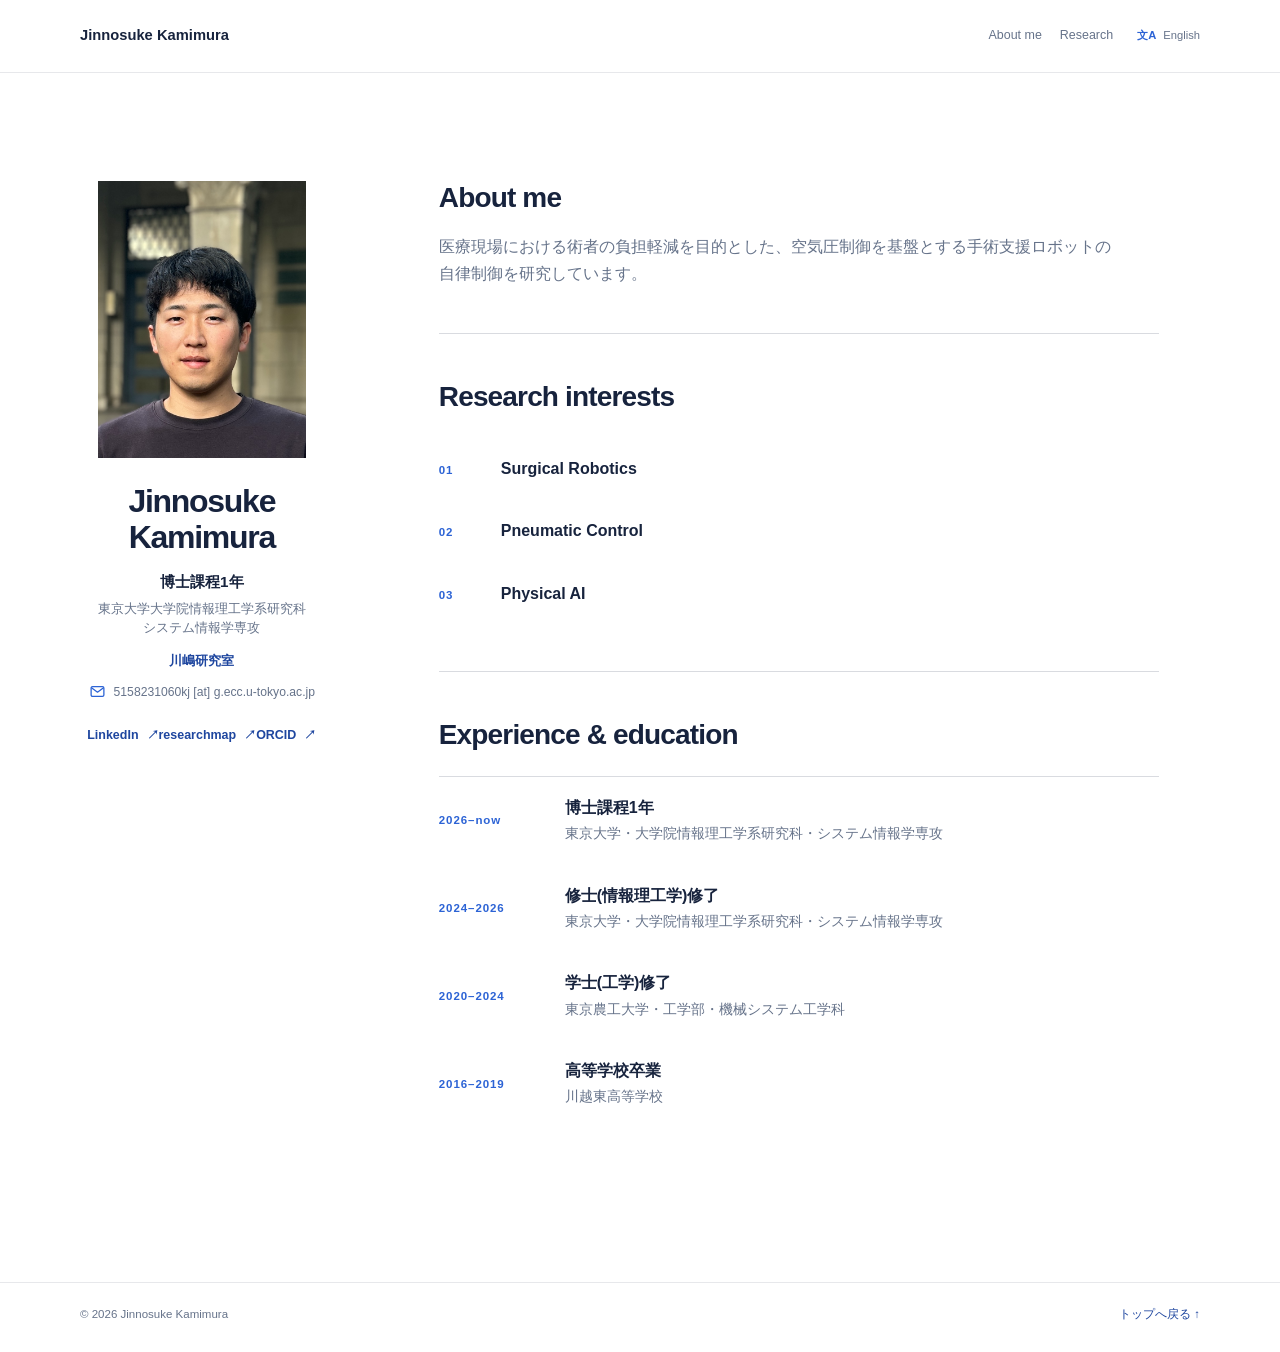
==== index.html @ ec71ddd0 "Follow device color scheme automatically" ====
<!doctype html>
<html lang="ja">
  <head>
    <meta charset="utf-8">
    <meta name="viewport" content="width=device-width, initial-scale=1">
    <meta name="color-scheme" content="light dark">
    <meta name="description" content="Jinnosuke Kamimura の研究者ポートフォリオ" data-i18n="meta.description" data-i18n-attr="content">
    <title data-i18n="meta.title">Jinnosuke Kamimura | 研究者ポートフォリオ</title>
    <link rel="stylesheet" href="styles.css?v=about-me-20261005">
  </head>
  <body>
    <a class="skip-link" href="#main-content" data-i18n="skipLink">本文へ移動</a>

    <header class="site-header">
      <div class="site-header__inner container">
        <a class="brand" href="#about" aria-label="Jinnosuke Kamimura のトップへ" data-i18n="brandHome" data-i18n-attr="aria-label">
          <span class="brand__name">Jinnosuke Kamimura</span>
        </a>
        <nav class="site-nav" aria-label="メインナビゲーション" data-i18n="navLabel" data-i18n-attr="aria-label">
          <a href="#about" data-i18n="nav.about">About me</a>
          <a href="papers.html" data-i18n="nav.research">Research</a>
        </nav>
        <div class="site-controls">
          <button class="language-toggle" type="button" data-language-toggle aria-pressed="false" aria-label="英語に切り替える">
            <span class="language-toggle__icon" aria-hidden="true">文A</span>
            <span data-language-label>English</span>
          </button>
        </div>
      </div>
    </header>

    <main id="main-content" class="home-layout container">
      <aside class="home-profile" aria-label="プロフィール概要" data-i18n="profileSnapshot" data-i18n-attr="aria-label">
        <img class="profile-photo" src="images/IMG_4743.jpeg" alt="Jinnosuke Kamimura">
        <h1>Jinnosuke Kamimura</h1>
        <p class="profile-role" data-profile-role>博士課程1年</p>
        <p class="profile-affiliation" data-profile-affiliation>東京大学大学院情報理工学系研究科<br>システム情報学専攻</p>
        <p class="profile-lab"><a data-profile-lab href="https://www.bmc.ipc.i.u-tokyo.ac.jp/index.html" target="_blank" rel="noopener noreferrer">川嶋研究室 <span aria-hidden="true">↗</span></a></p>
        <p class="profile-email" data-profile-email>
          <svg class="profile-email__icon" viewBox="0 0 24 24" aria-hidden="true" focusable="false">
            <rect x="3" y="5" width="18" height="14" rx="2" fill="none" stroke="currentColor" stroke-width="1.8"></rect>
            <path d="m4 7 8 6 8-6" fill="none" stroke="currentColor" stroke-width="1.8" stroke-linecap="round" stroke-linejoin="round"></path>
          </svg>
          <span data-profile-email-text>5158231060kj [at] g.ecc.u-tokyo.ac.jp</span>
        </p>
        <div class="profile-links" data-profile-links>
          <a class="button button--primary" href="https://www.linkedin.com/in/jinnosuke-kamimura-935934416/" target="_blank" rel="noopener noreferrer">LinkedIn <span aria-hidden="true">↗</span></a>
        </div>
      </aside>

      <div class="home-content">
        <section id="about" class="home-section">
          <h2 data-i18n="nav.about">About me</h2>
        <p class="about-copy" data-profile-summary>医療現場における術者の負担軽減を目的とした、空気圧制御を基盤とする手術支援ロボットの自律制御を研究しています。</p>
        </section>

        <section id="research" class="home-section">
          <h2 data-i18n="research.heading">Research interests</h2>
          <div class="research-list theme-grid" data-research-themes>
            <p class="empty-state">研究テーマは準備中です。確認できた内容から順次追加します。</p>
          </div>
        </section>

        <section id="experience" class="home-section">
          <h2 data-i18n="experience.heading">Experience &amp; education</h2>
          <div class="education-list timeline" data-timeline>
            <article class="timeline-item">
              <p class="timeline-item__period">2026–now</p>
              <div class="timeline-item__body">
                <h3>博士課程1年</h3>
                <p>東京大学大学院情報理工学系研究科</p>
                <p class="timeline-item__detail">システム情報学専攻</p>
              </div>
            </article>
          </div>
        </section>
      </div>
    </main>

    <footer class="site-footer">
      <div class="container site-footer__inner">
        <p>© <span data-current-year>2026</span> Jinnosuke Kamimura</p>
        <a href="#about"><span data-i18n="footer.backToTop">トップへ戻る</span> <span aria-hidden="true">↑</span></a>
      </div>
    </footer>

    <noscript>
      <div class="noscript-note" data-i18n="noscript">追加情報を表示するには JavaScript を有効にしてください。</div>
    </noscript>
    <script src="content.js?v=about-copy-5-20261005"></script>
    <script src="script.js?v=about-me-20261005"></script>
  </body>
</html>
---- styles.css ----
:root {
  --bg: #ffffff;
  --surface: #ffffff;
  --ink: #17233d;
  --muted: #66738a;
  --line: rgba(23, 35, 61, 0.16);
  --accent: #2c63d5;
  --accent-dark: #1e469f;
  --accent-soft: #dce7ff;
  --dark: #0b1733;
  --header-bg: rgba(255, 255, 255, 0.94);
  --header-border: rgba(23, 35, 61, 0.1);
  --focus: #6e9cf3;
  --font: "Avenir Next", "Hiragino Sans", "Yu Gothic", "Noto Sans JP", sans-serif;
  --serif: var(--font);
  --sans: var(--font);
}

* {
  box-sizing: border-box;
}

html {
  scroll-behavior: smooth;
}

body {
  margin: 0;
  color: var(--ink);
  background: var(--bg);
  font-family: var(--sans);
  font-weight: 400;
  line-height: 1.7;
}

a {
  color: inherit;
}

button,
a {
  -webkit-tap-highlight-color: transparent;
}

.container {
  width: min(1120px, calc(100% - 48px));
  margin-inline: auto;
}

.skip-link {
  position: fixed;
  top: 12px;
  left: 12px;
  z-index: 100;
  padding: 8px 14px;
  color: #fff;
  background: var(--accent-dark);
  border-radius: 8px;
  transform: translateY(-160%);
}

.skip-link:focus {
  transform: translateY(0);
}

.site-header {
  border-bottom: 1px solid var(--header-border);
  background: var(--header-bg);
}

.site-header__inner {
  display: flex;
  align-items: center;
  justify-content: space-between;
  min-height: 72px;
  gap: 24px;
}

.brand {
  flex: 0 0 auto;
  color: var(--ink);
  font-size: 0.92rem;
  font-weight: 700;
  text-decoration: none;
}

.site-nav,
.site-controls {
  display: flex;
  align-items: center;
  gap: 18px;
}

.site-nav {
  margin-left: auto;
}

.site-nav a {
  color: var(--muted);
  font-size: 0.78rem;
  text-decoration: none;
}

.site-nav a:hover,
.site-nav a:focus-visible,
.brand:hover,
.brand:focus-visible {
  color: var(--accent);
}

.language-toggle {
  display: inline-flex;
  align-items: center;
  gap: 7px;
  padding: 5px 0;
  color: var(--muted);
  background: transparent;
  border: 0;
  cursor: pointer;
  font: inherit;
  font-size: 0.7rem;
  white-space: nowrap;
}

.language-toggle:hover,
.language-toggle:focus-visible {
  color: var(--accent);
}

.language-toggle__icon {
  color: var(--accent);
  font-weight: 700;
  line-height: 1;
}

.home-layout {
  display: grid;
  grid-template-columns: minmax(180px, 0.32fr) minmax(0, 1fr);
  gap: clamp(56px, 9vw, 120px);
  align-items: start;
  min-height: calc(100vh - 72px);
  padding-top: clamp(72px, 12vh, 140px);
  padding-bottom: clamp(72px, 12vh, 140px);
}

.home-profile {
  position: sticky;
  top: 40px;
  text-align: center;
}

.profile-photo {
  display: block;
  width: 208px;
  height: auto;
  margin: 0 auto 26px;
  object-fit: contain;
  border-radius: 0;
}

.home-profile h1 {
  margin: 0;
  font-size: clamp(1.55rem, 2.5vw, 2.1rem);
  font-weight: 700;
  letter-spacing: -0.04em;
  line-height: 1.1;
}

.profile-role {
  margin: 14px 0 0;
  font-size: 0.95rem;
  font-weight: 700;
}

.profile-affiliation {
  margin: 4px 0 0;
  color: var(--muted);
  font-size: 0.8rem;
  line-height: 1.55;
}

.profile-lab {
  margin: 12px 0 0;
  font-size: 0.82rem;
  font-weight: 700;
}

.profile-lab a {
  color: var(--accent-dark);
  text-decoration: none;
}

.profile-lab a:hover,
.profile-lab a:focus-visible {
  color: var(--accent);
  text-decoration: underline;
  text-underline-offset: 4px;
}

.profile-email {
  display: flex;
  align-items: center;
  justify-content: center;
  gap: 8px;
  margin: 10px 0 0;
  color: var(--muted);
  font-size: 0.76rem;
  line-height: 1.5;
  overflow-wrap: anywhere;
}

.profile-email__icon {
  flex: 0 0 auto;
  width: 17px;
  height: 17px;
  color: var(--accent);
}

.profile-links {
  display: flex;
  justify-content: center;
  margin-top: 24px;
}

.button,
.text-link,
.inline-link {
  display: inline-flex;
  align-items: center;
  gap: 8px;
  color: var(--accent-dark);
  font-size: 0.78rem;
  font-weight: 700;
  text-decoration: none;
}

.button:hover,
.button:focus-visible,
.text-link:hover,
.text-link:focus-visible,
.inline-link:hover,
.inline-link:focus-visible {
  color: var(--accent);
  text-decoration: underline;
  text-underline-offset: 4px;
}

.home-content {
  max-width: 720px;
}

.home-section {
  padding: 0 0 46px;
}

.home-section + .home-section {
  padding-top: 46px;
  border-top: 1px solid var(--line);
}

.home-section h2,
.section-heading h2 {
  margin: 0;
  font-size: clamp(1.35rem, 2.4vw, 1.75rem);
  font-weight: 700;
  letter-spacing: -0.03em;
  line-height: 1.2;
}

.about-copy,
.section-copy {
  max-width: 680px;
  margin: 18px 0 0;
  color: var(--muted);
  font-size: 1rem;
}

.research-list,
.theme-grid,
.featured-grid,
.awards-grid {
  display: block;
  margin-top: 24px;
}

.theme-card,
.publication-card,
.award-card,
.project-card {
  min-height: 0;
  padding: 20px 0;
  background: transparent;
  border: 0;
  border-radius: 0;
  box-shadow: none;
}

.theme-card:last-child,
.publication-card:last-child,
.award-card:last-child,
.project-card:last-child {
  border-bottom: 0;
}

.theme-card {
  display: grid;
  grid-template-columns: 44px minmax(0, 1fr);
  gap: 18px;
  align-items: baseline;
}

.theme-card__index,
.section-number,
.publication-card__year,
.award-card__year,
.timeline-item__period {
  color: var(--accent);
  font-size: 0.72rem;
  font-weight: 700;
  letter-spacing: 0.08em;
}

.theme-card__index {
  margin: 0;
}

.theme-card__title,
.award-card__title,
.timeline-item__body h3 {
  margin: 0;
  font-size: 1rem;
  font-weight: 700;
  line-height: 1.4;
}

.theme-card__description,
.award-card__subtitle,
.award-card__issuer,
.award-card__detail,
.timeline-item__body p {
  margin: 6px 0 0;
  color: var(--muted);
  font-size: 0.86rem;
  font-weight: 400;
  line-height: 1.55;
}

.timeline {
  margin-top: 24px;
  border-top: 1px solid var(--line);
}

.timeline-item {
  display: grid;
  grid-template-columns: 104px minmax(0, 1fr);
  gap: 22px;
  padding: 20px 0;
  border-bottom: 0;
}

.timeline-item__period {
  padding-top: 3px;
}

.timeline-item__body p {
  margin-top: 4px;
}

.timeline-item__detail {
  color: var(--accent) !important;
}

.empty-state {
  margin: 0;
  padding: 20px 0;
  color: var(--muted);
  border-top: 1px solid var(--line);
  border-bottom: 1px solid var(--line);
  font-size: 0.86rem;
}

.empty-state--line {
  background: transparent;
}

/* The papers page uses the same text-first row layout as the home page. */
.section-shell {
  padding: 80px 0;
}

.section-shell--tinted {
  background: color-mix(in srgb, var(--accent-soft) 28%, var(--bg));
}

.section-heading {
  display: grid;
  grid-template-columns: 104px minmax(0, 1fr);
  gap: 22px;
  align-items: start;
  margin-bottom: 32px;
}

.section-heading .section-number {
  padding-top: 7px;
  border-top: 1px solid currentColor;
}

.section-heading h2 {
  font-size: clamp(1.55rem, 3vw, 2.1rem);
}

.section-heading h2 + p {
  max-width: 620px;
  margin: 12px 0 0;
  color: var(--muted);
  font-size: 0.9rem;
}

.publication-group {
  margin-top: 44px;
}

.publication-group + .publication-group {
  margin-top: 56px;
}

.publication-group__heading {
  margin: 0 0 10px;
  color: var(--ink);
  font-size: 1.1rem;
  font-weight: 700;
  letter-spacing: -0.02em;
}

.publication-list,
.featured-grid {
  counter-reset: publication;
}

.awards-grid {
  counter-reset: recognition;
}

.publication-card,
.award-card,
.project-card {
  display: grid;
  grid-template-columns: 32px minmax(0, 1fr) max-content;
  gap: 22px;
  align-items: start;
}

.publication-card {
  counter-increment: publication;
}

.publication-card::before {
  grid-column: 1;
  grid-row: 1;
  display: block;
  color: var(--muted);
  content: counter(publication) ".";
  font-size: 0.78rem;
  font-weight: 700;
}

.publication-card__reference {
  grid-column: 2;
  margin: 0;
  color: var(--ink);
  font-size: 0.94rem;
  line-height: 1.7;
}

.publication-card__authors,
.publication-card__title,
.publication-card__citation {
  display: inline;
}

.publication-card__title {
  color: var(--ink);
  font-weight: 400;
}

.publication-card__citation {
  color: var(--ink);
}

.publication-card__authors strong {
  color: var(--ink);
  font-weight: 700;
}

.award-card {
  counter-increment: recognition;
}

.award-card::before {
  grid-column: 1;
  grid-row: 1;
  display: block;
  color: var(--muted);
  content: counter(recognition) ".";
  font-size: 0.78rem;
  font-weight: 700;
}

.award-reference {
  grid-column: 2;
  margin: 0;
  color: var(--muted);
  font-size: 0.94rem;
  line-height: 1.7;
}

.award-reference__issuer,
.award-reference__title {
  color: var(--ink);
}

.award-reference__issuer {
  font-weight: 400;
}

.award-reference__detail,
.award-reference__label,
.award-reference__year {
  color: var(--ink);
}

.card-links {
  display: flex;
  flex-wrap: wrap;
  grid-column: 3;
  grid-row: 1 / span 5;
  gap: 14px;
  justify-content: flex-end;
}

.award-card > .text-link {
  grid-column: 3;
  grid-row: 1;
  justify-self: end;
}

.project-card__type {
  grid-column: 1;
  color: var(--accent);
  font-size: 0.72rem;
  font-weight: 700;
}

.project-card__title,
.project-card__summary {
  grid-column: 2;
}

.project-card > .text-link {
  grid-column: 3;
  justify-self: end;
}

.site-footer {
  color: var(--muted);
  border-top: 1px solid var(--header-border);
}

.site-footer__inner {
  display: flex;
  justify-content: space-between;
  gap: 20px;
  padding: 22px 0 28px;
  font-size: 0.72rem;
}

.site-footer p {
  margin: 0;
}

.site-footer a {
  color: var(--accent-dark);
  text-decoration: none;
}

.noscript-note {
  padding: 12px 20px;
  color: #fff;
  background: var(--accent-dark);
  text-align: center;
  font-size: 0.78rem;
}

:focus-visible {
  outline: 3px solid var(--focus);
  outline-offset: 4px;
}

@media (prefers-color-scheme: dark) {
  :root {
    --bg: #0a1226;
    --surface: #101c35;
    --ink: #edf3ff;
    --muted: #a8b6d0;
    --line: rgba(220, 230, 255, 0.16);
    --accent: #75a2f3;
    --accent-dark: #9dbfff;
    --accent-soft: #1e3157;
    --dark: #071225;
    --header-bg: rgba(10, 18, 38, 0.94);
    --header-border: rgba(220, 230, 255, 0.1);
    --focus: #a9c6ff;
  }
}

@media (max-width: 900px) {
  .site-header__inner {
    flex-wrap: wrap;
    padding: 16px 0;
  }

  .site-nav {
    order: 3;
    width: 100%;
    justify-content: flex-start;
  }

  .home-layout {
    gap: 56px;
  }
}

@media (max-width: 640px) {
  .container {
    width: min(100% - 32px, 1120px);
  }

  .site-controls {
    gap: 12px;
  }

  .home-layout {
    grid-template-columns: 1fr;
    gap: 56px;
    min-height: 0;
    padding-top: 64px;
    padding-bottom: 72px;
  }

  .home-profile {
    position: static;
    text-align: left;
  }

  .profile-photo {
    margin-left: 0;
  }

  .profile-links {
    justify-content: flex-start;
  }

  .home-section {
    padding-bottom: 36px;
  }

  .home-section + .home-section {
    padding-top: 36px;
  }

  .timeline-item,
  .section-heading,
  .project-card {
    grid-template-columns: 74px minmax(0, 1fr);
    gap: 14px;
  }

  .award-card {
    grid-template-columns: 24px minmax(0, 1fr);
    gap: 12px;
  }

  .publication-card {
    grid-template-columns: 24px minmax(0, 1fr);
    gap: 12px;
  }

  .section-heading {
    margin-bottom: 24px;
  }

  .card-links,
  .award-card > .text-link,
  .project-card > .text-link {
    grid-column: 2;
    grid-row: auto;
    justify-content: flex-start;
    justify-self: start;
    margin-top: 12px;
  }

  .site-footer__inner {
    align-items: flex-start;
    flex-direction: column;
  }
}

@media (prefers-reduced-motion: reduce) {
  html {
    scroll-behavior: auto;
  }
}
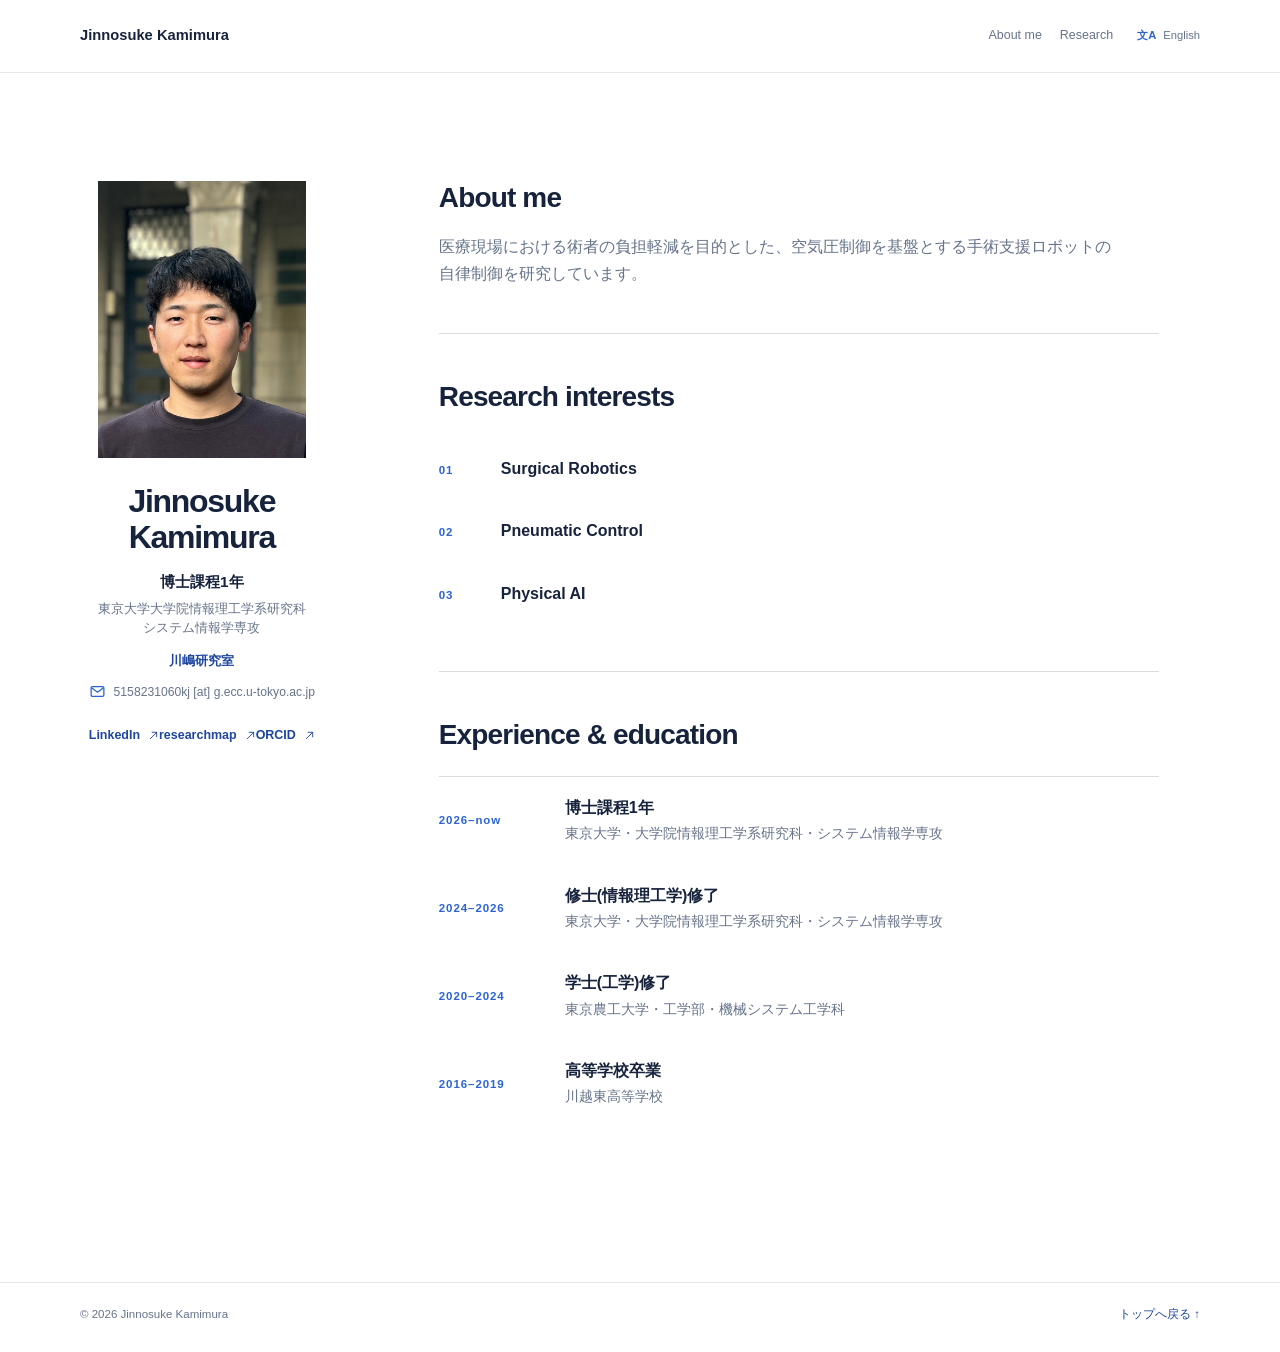
==== commit de585036: "Use SVG external link arrows" ====
--- a/index.html
+++ b/index.html
@@ -35,7 +35,7 @@
         <h1>Jinnosuke Kamimura</h1>
         <p class="profile-role" data-profile-role>博士課程1年</p>
         <p class="profile-affiliation" data-profile-affiliation>東京大学大学院情報理工学系研究科<br>システム情報学専攻</p>
-        <p class="profile-lab"><a data-profile-lab href="https://www.bmc.ipc.i.u-tokyo.ac.jp/index.html" target="_blank" rel="noopener noreferrer">川嶋研究室 <span aria-hidden="true">↗</span></a></p>
+        <p class="profile-lab"><a data-profile-lab href="https://www.bmc.ipc.i.u-tokyo.ac.jp/index.html" target="_blank" rel="noopener noreferrer">川嶋研究室 <svg class="link-arrow" viewBox="0 0 24 24" aria-hidden="true" focusable="false" fill="none" stroke="currentColor" stroke-width="2" stroke-linecap="round" stroke-linejoin="round"><path d="M5 19L19 5M9 5H19V15"></path></svg></a></p>
         <p class="profile-email" data-profile-email>
           <svg class="profile-email__icon" viewBox="0 0 24 24" aria-hidden="true" focusable="false">
             <rect x="3" y="5" width="18" height="14" rx="2" fill="none" stroke="currentColor" stroke-width="1.8"></rect>
@@ -44,7 +44,7 @@
           <span data-profile-email-text>5158231060kj [at] g.ecc.u-tokyo.ac.jp</span>
         </p>
         <div class="profile-links" data-profile-links>
-          <a class="button button--primary" href="https://www.linkedin.com/in/jinnosuke-kamimura-935934416/" target="_blank" rel="noopener noreferrer">LinkedIn <span aria-hidden="true">↗</span></a>
+          <a class="button button--primary" href="https://www.linkedin.com/in/jinnosuke-kamimura-935934416/" target="_blank" rel="noopener noreferrer">LinkedIn <svg class="link-arrow" viewBox="0 0 24 24" aria-hidden="true" focusable="false" fill="none" stroke="currentColor" stroke-width="2" stroke-linecap="round" stroke-linejoin="round"><path d="M5 19L19 5M9 5H19V15"></path></svg></a>
         </div>
       </aside>
 
--- a/styles.css
+++ b/styles.css
@@ -245,6 +245,13 @@
   text-underline-offset: 4px;
 }
 
+.link-arrow {
+  display: inline-block;
+  width: 0.88em;
+  height: 0.88em;
+  flex: 0 0 0.88em;
+}
+
 .home-content {
   max-width: 720px;
 }
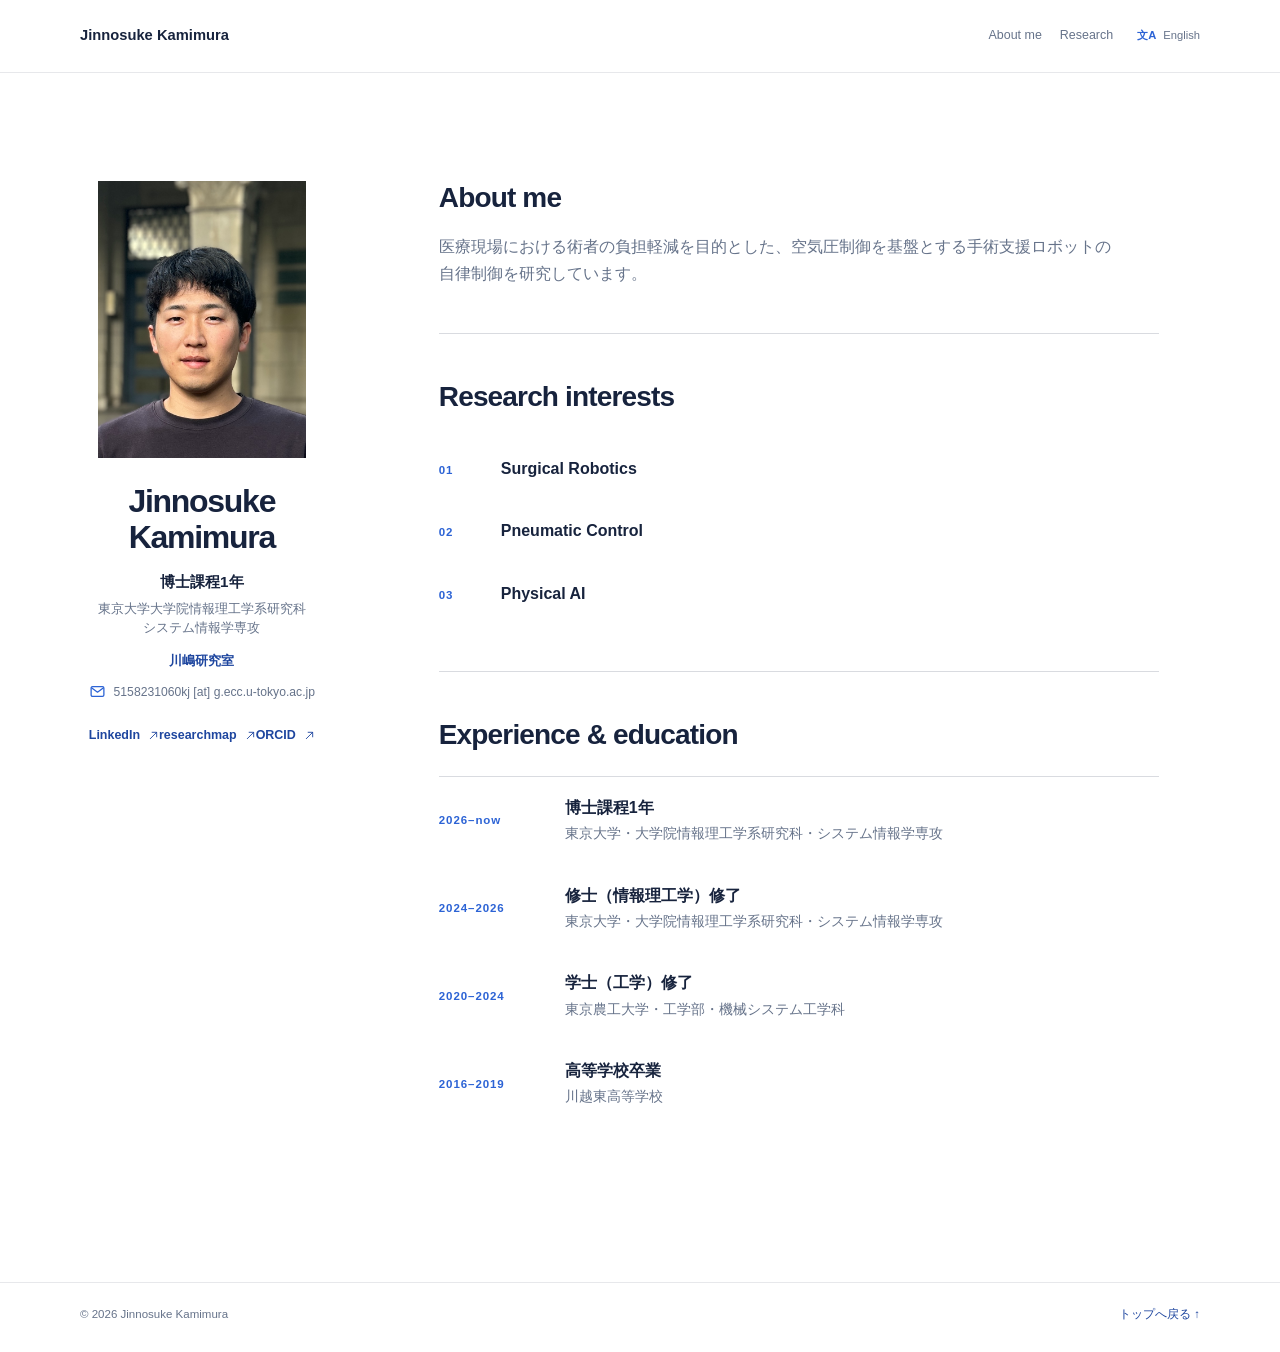
==== commit 6e078cae: "Use portfolio label in page metadata" ====
--- a/index.html
+++ b/index.html
@@ -4,9 +4,10 @@
     <meta charset="utf-8">
     <meta name="viewport" content="width=device-width, initial-scale=1">
     <meta name="color-scheme" content="light dark">
-    <meta name="description" content="Jinnosuke Kamimura の研究者ポートフォリオ" data-i18n="meta.description" data-i18n-attr="content">
-    <title data-i18n="meta.title">Jinnosuke Kamimura | 研究者ポートフォリオ</title>
-    <link rel="stylesheet" href="styles.css?v=about-me-20261005">
+    <meta name="format-detection" content="telephone=no">
+    <meta name="description" content="Jinnosuke Kamimura | portfolio" data-i18n="meta.description" data-i18n-attr="content">
+    <title data-i18n="meta.title">Jinnosuke Kamimura | portfolio</title>
+    <link rel="stylesheet" href="styles.css?v=external-link-icon-20261005">
   </head>
   <body>
     <a class="skip-link" href="#main-content" data-i18n="skipLink">本文へ移動</a>
@@ -87,7 +88,7 @@
     <noscript>
       <div class="noscript-note" data-i18n="noscript">追加情報を表示するには JavaScript を有効にしてください。</div>
     </noscript>
-    <script src="content.js?v=about-copy-5-20261005"></script>
-    <script src="script.js?v=about-me-20261005"></script>
+    <script src="content.js?v=portfolio-label-20261013"></script>
+    <script src="script.js?v=external-link-icon-20261005"></script>
   </body>
 </html>
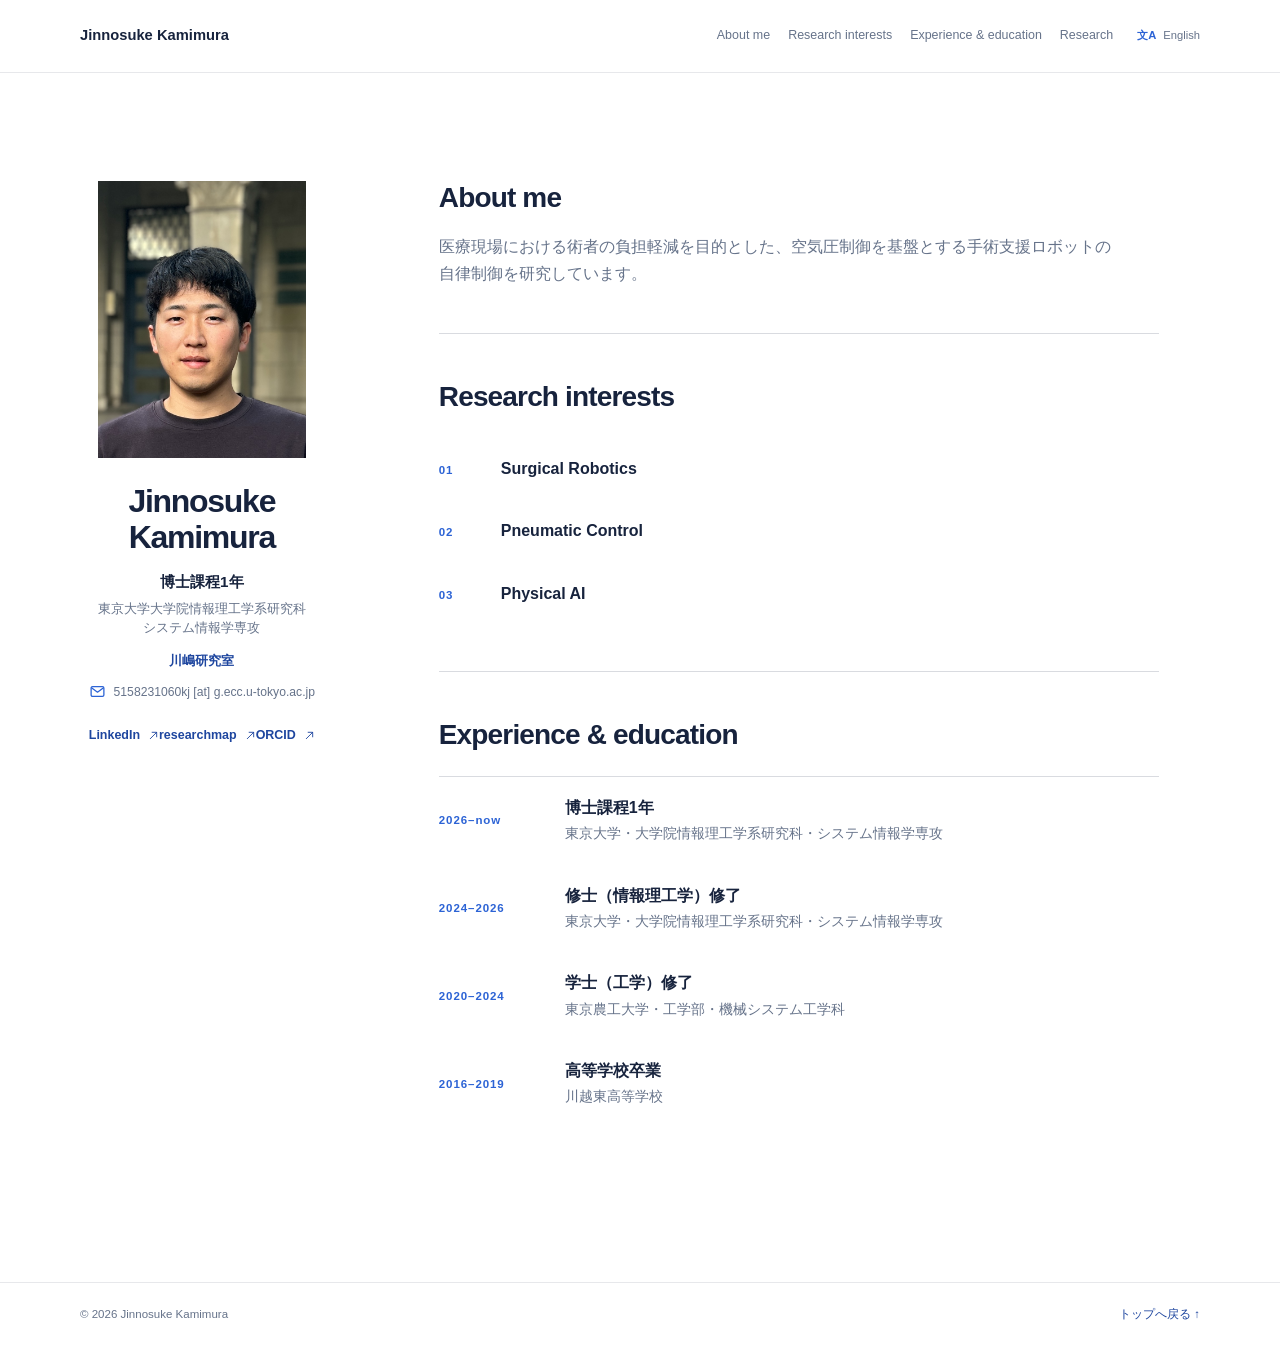
==== commit c72095aa: "Align homepage navigation with sections" ====
--- a/index.html
+++ b/index.html
@@ -19,6 +19,8 @@
         </a>
         <nav class="site-nav" aria-label="メインナビゲーション" data-i18n="navLabel" data-i18n-attr="aria-label">
           <a href="#about" data-i18n="nav.about">About me</a>
+          <a href="#research" data-i18n="nav.researchInterests">Research interests</a>
+          <a href="#experience" data-i18n="nav.experience">Experience &amp; education</a>
           <a href="papers.html" data-i18n="nav.research">Research</a>
         </nav>
         <div class="site-controls">
@@ -88,7 +90,7 @@
     <noscript>
       <div class="noscript-note" data-i18n="noscript">追加情報を表示するには JavaScript を有効にしてください。</div>
     </noscript>
-    <script src="content.js?v=portfolio-label-20261013"></script>
+    <script src="content.js?v=nav-sequence-20261025"></script>
     <script src="script.js?v=external-link-icon-20261005"></script>
   </body>
 </html>
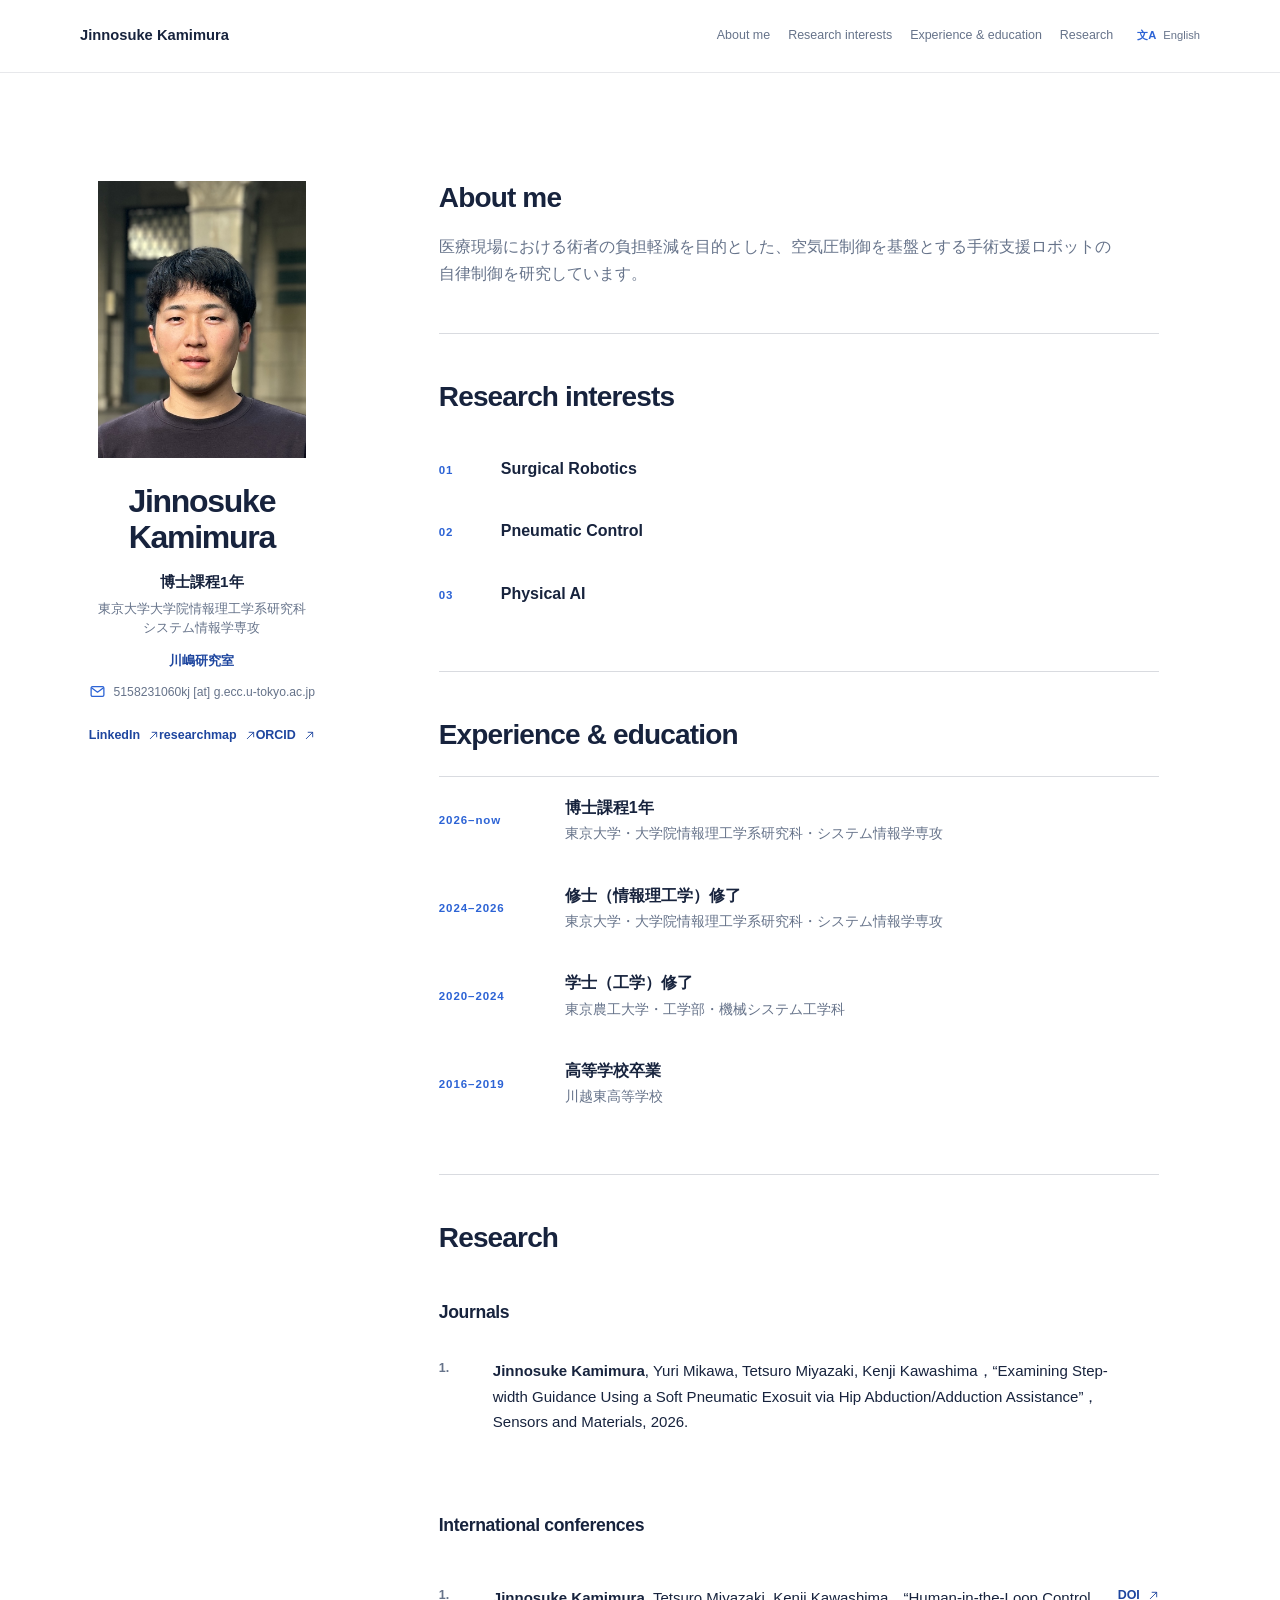
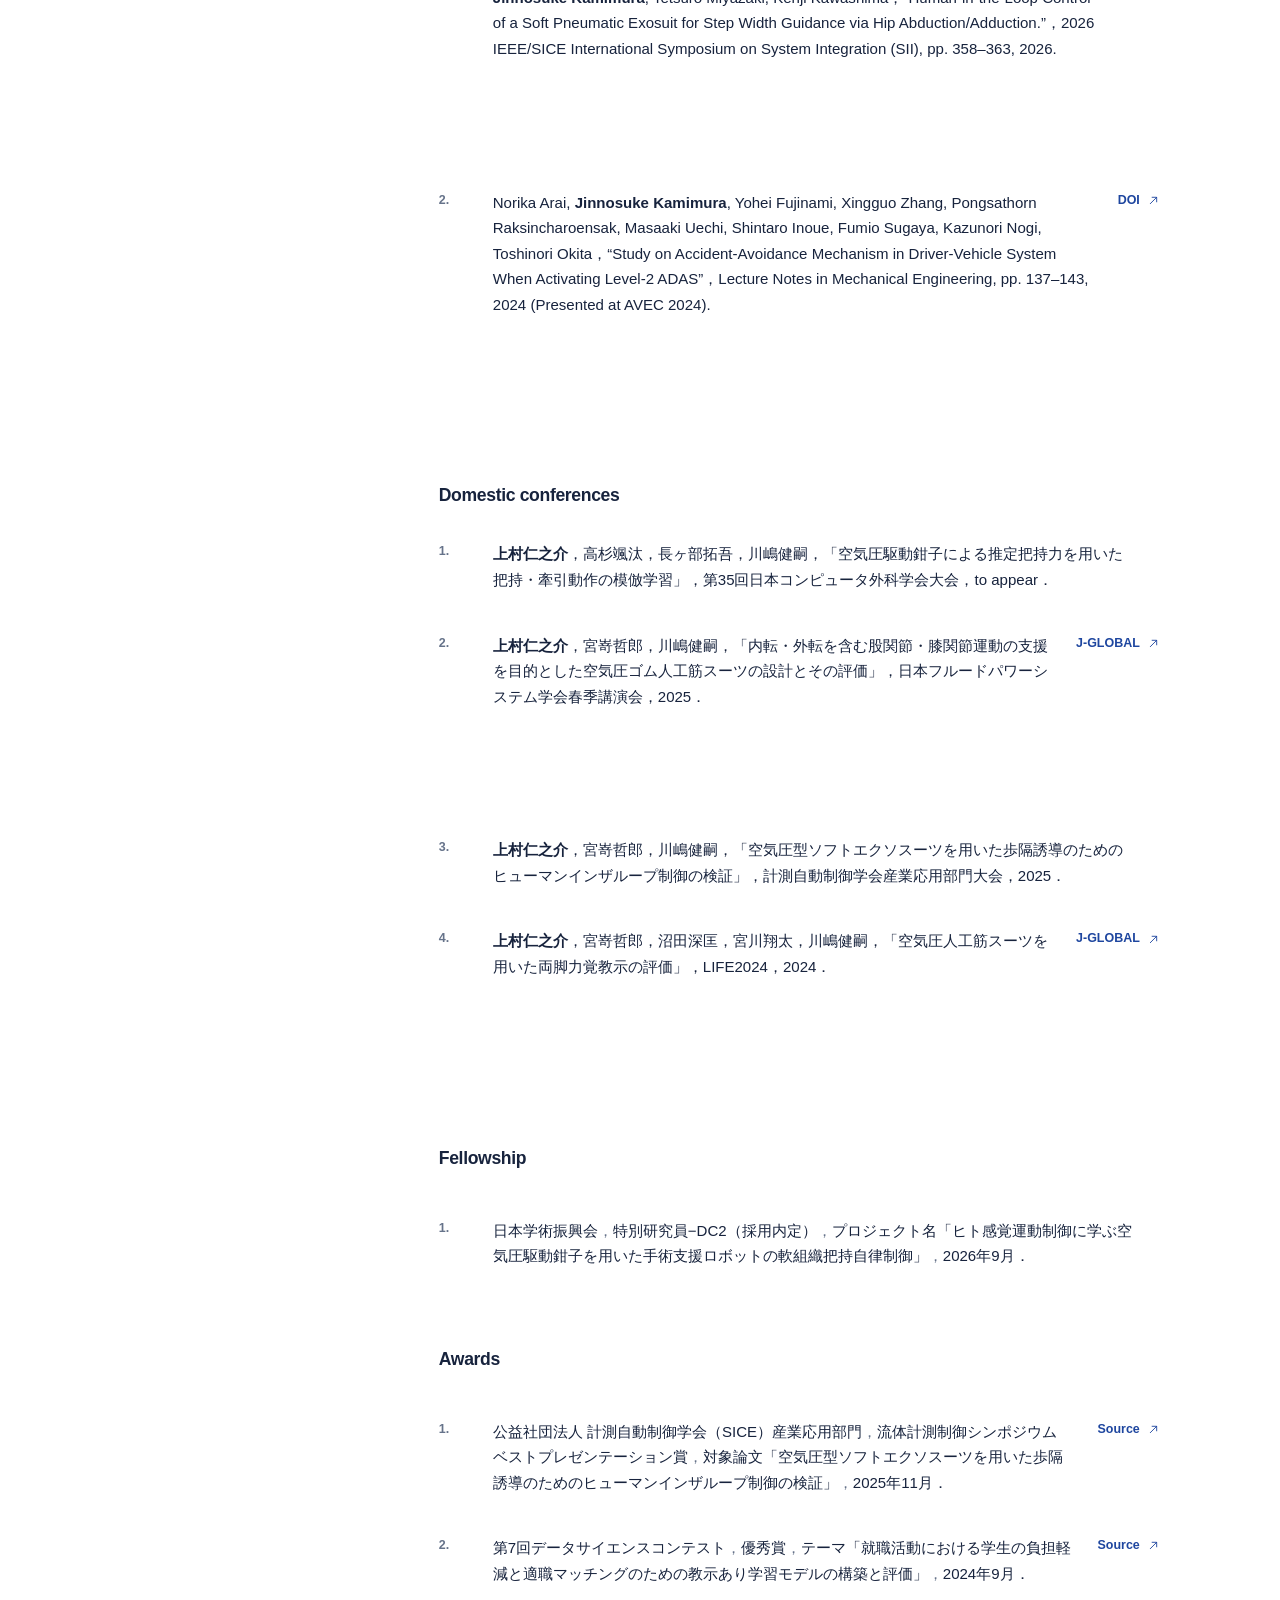
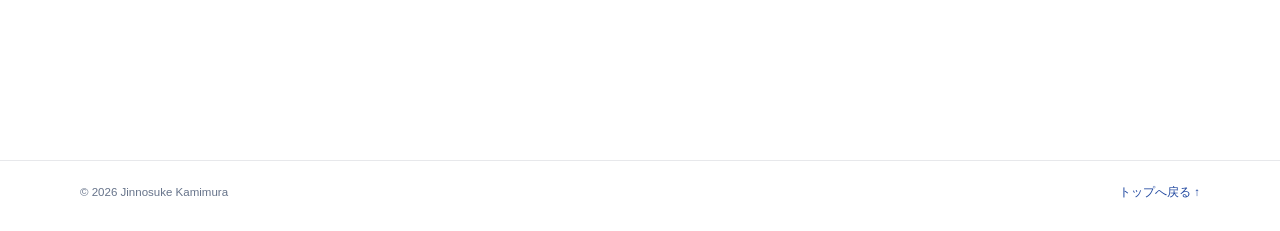
==== commit 516bd34b: "Keep research sections on homepage" ====
--- a/index.html
+++ b/index.html
@@ -19,9 +19,9 @@
         </a>
         <nav class="site-nav" aria-label="メインナビゲーション" data-i18n="navLabel" data-i18n-attr="aria-label">
           <a href="#about" data-i18n="nav.about">About me</a>
-          <a href="#research" data-i18n="nav.researchInterests">Research interests</a>
+          <a href="#research-interests" data-i18n="nav.researchInterests">Research interests</a>
           <a href="#experience" data-i18n="nav.experience">Experience &amp; education</a>
-          <a href="papers.html" data-i18n="nav.research">Research</a>
+          <a href="#research" data-i18n="nav.research">Research</a>
         </nav>
         <div class="site-controls">
           <button class="language-toggle" type="button" data-language-toggle aria-pressed="false" aria-label="英語に切り替える">
@@ -57,7 +57,7 @@
         <p class="about-copy" data-profile-summary>医療現場における術者の負担軽減を目的とした、空気圧制御を基盤とする手術支援ロボットの自律制御を研究しています。</p>
         </section>
 
-        <section id="research" class="home-section">
+        <section id="research-interests" class="home-section">
           <h2 data-i18n="research.heading">Research interests</h2>
           <div class="research-list theme-grid" data-research-themes>
             <p class="empty-state">研究テーマは準備中です。確認できた内容から順次追加します。</p>
@@ -77,6 +77,45 @@
             </article>
           </div>
         </section>
+
+        <section id="research" class="home-section research-section">
+          <h2 data-i18n="nav.research">Research</h2>
+
+          <section class="publication-group">
+            <h3 class="publication-group__heading" data-i18n="publications.journalsHeading">Journals</h3>
+            <div class="publication-list" data-journals>
+              <p class="empty-state empty-state--line">The journal list will be updated with confirmed information.</p>
+            </div>
+          </section>
+
+          <section class="publication-group">
+            <h3 class="publication-group__heading" data-i18n="publications.internationalHeading">International conferences</h3>
+            <div class="featured-grid" data-international-conferences>
+              <p class="empty-state">Selected research outputs are being prepared.</p>
+            </div>
+          </section>
+
+          <section class="publication-group">
+            <h3 class="publication-group__heading" data-i18n="publications.domesticHeading">Domestic conferences</h3>
+            <div class="publication-list" data-domestic-conferences>
+              <p class="empty-state empty-state--line">The domestic conference list will be updated with confirmed information.</p>
+            </div>
+          </section>
+
+          <section class="publication-group">
+            <h3 class="publication-group__heading" data-i18n="fellowships.heading">Fellowship</h3>
+            <div class="awards-grid" data-fellowships>
+              <p class="empty-state">Fellowship information is being prepared.</p>
+            </div>
+          </section>
+
+          <section class="publication-group">
+            <h3 class="publication-group__heading" data-i18n="awards.heading">Awards</h3>
+            <div class="awards-grid" data-awards>
+              <p class="empty-state">Awards are being prepared.</p>
+            </div>
+          </section>
+        </section>
       </div>
     </main>
 
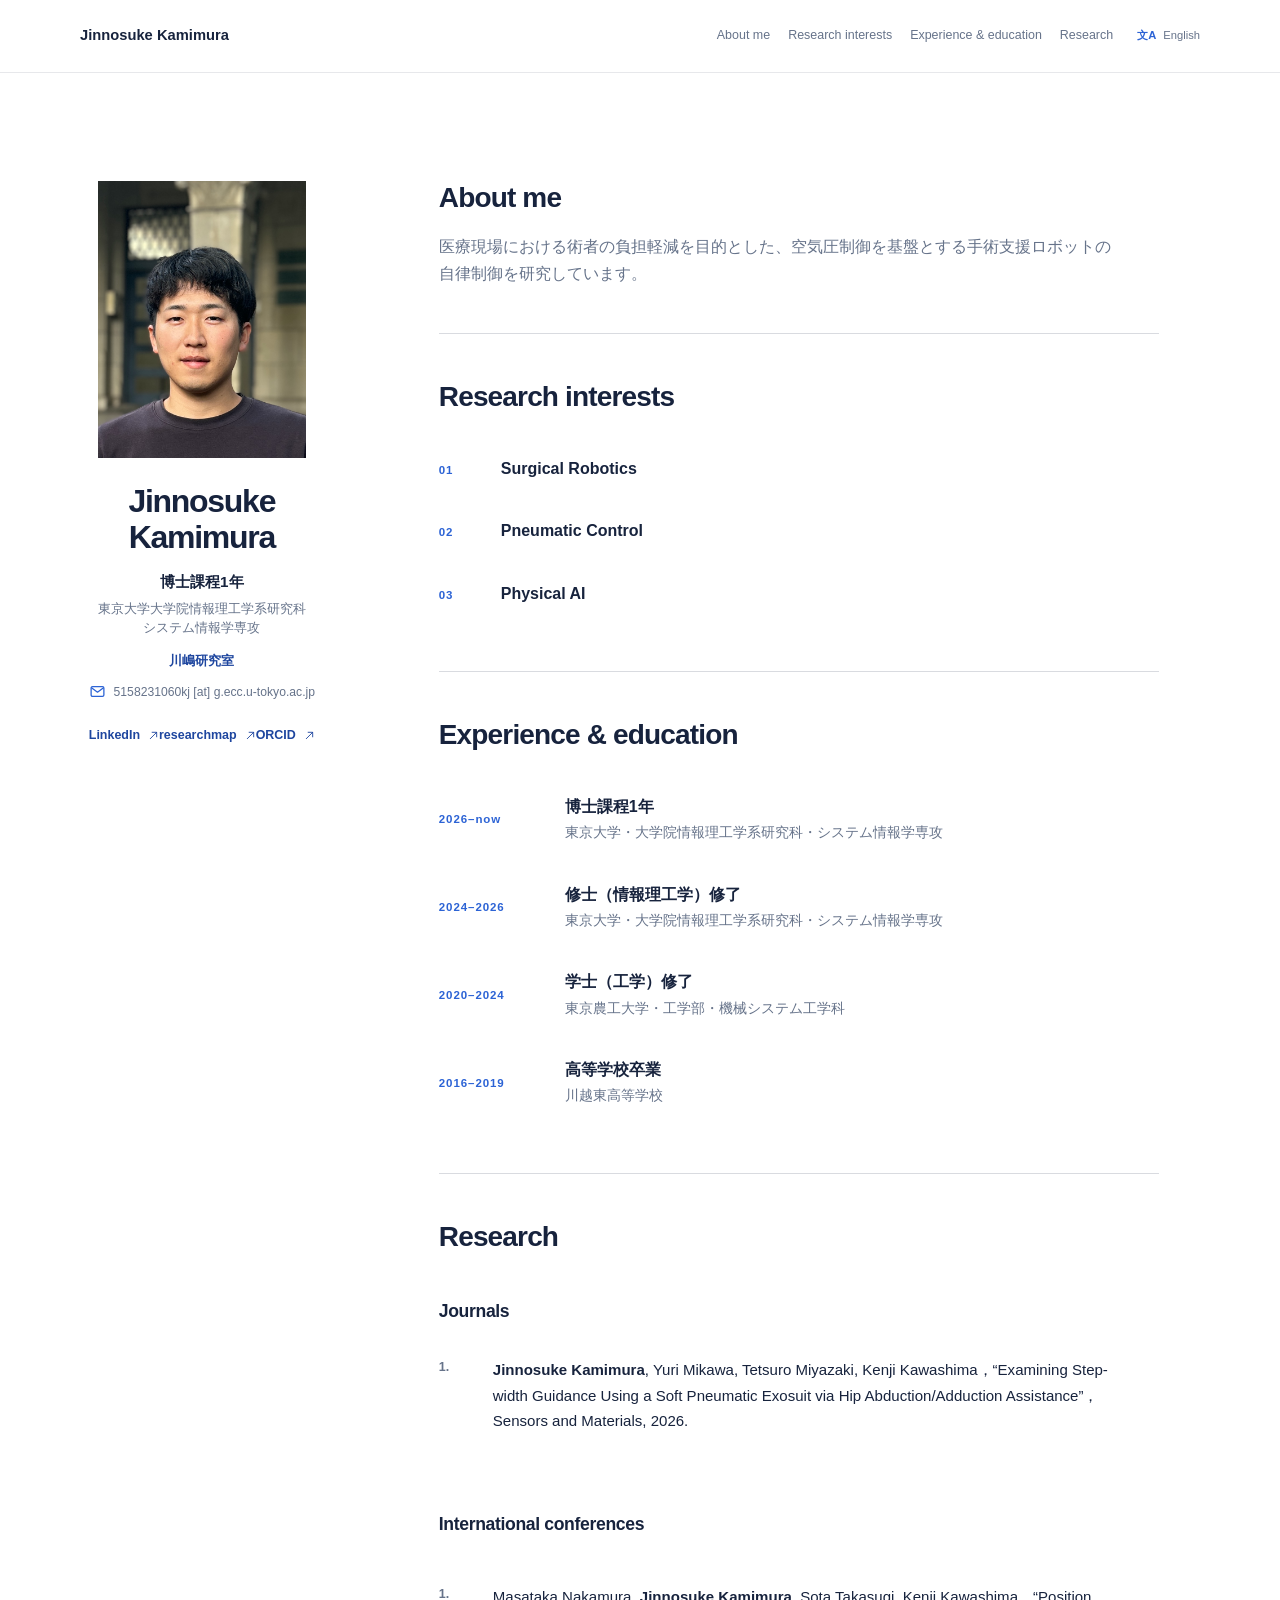
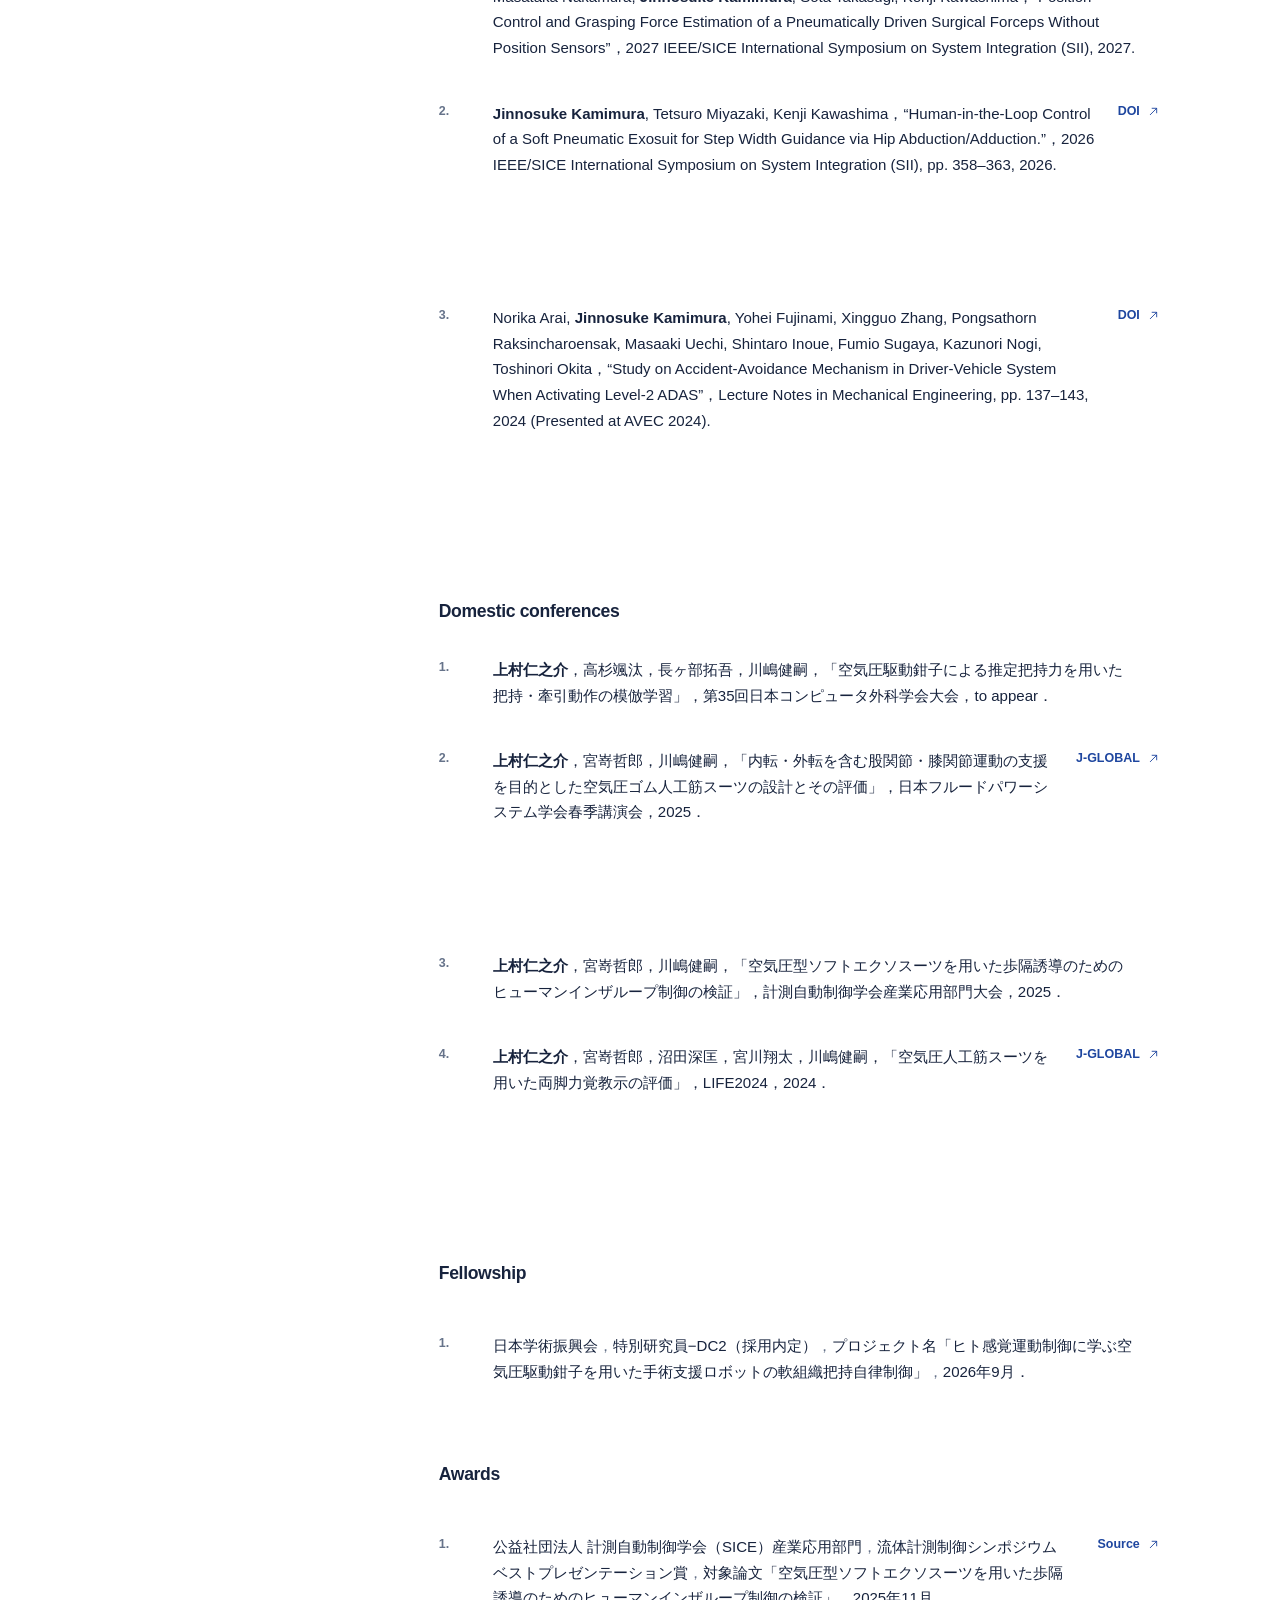
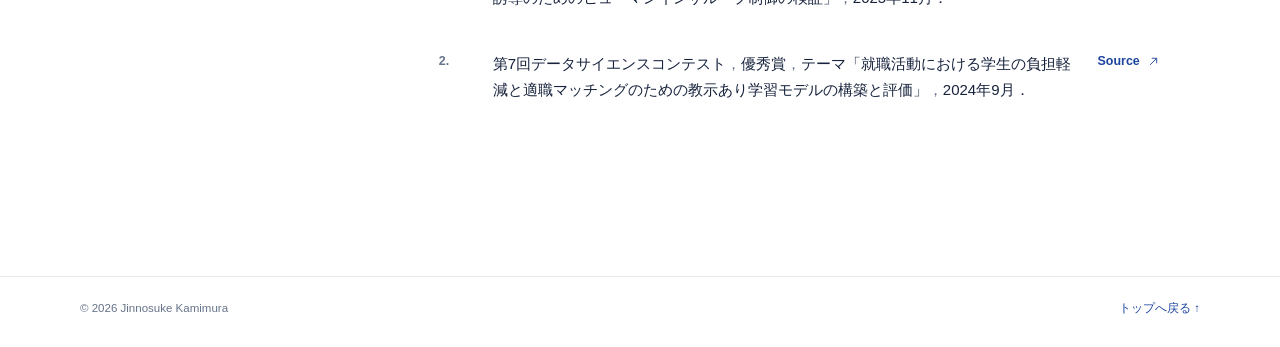
==== commit ffb32be6: "Refresh publication content cache key" ====
--- a/index.html
+++ b/index.html
@@ -129,7 +129,7 @@
     <noscript>
       <div class="noscript-note" data-i18n="noscript">追加情報を表示するには JavaScript を有効にしてください。</div>
     </noscript>
-    <script src="content.js?v=nav-sequence-20261025"></script>
+    <script src="content.js?v=sii-paper-20261031"></script>
     <script src="script.js?v=external-link-icon-20261005"></script>
   </body>
 </html>
--- a/styles.css
+++ b/styles.css
@@ -354,7 +354,6 @@
 
 .timeline {
   margin-top: 24px;
-  border-top: 1px solid var(--line);
 }
 
 .timeline-item {
